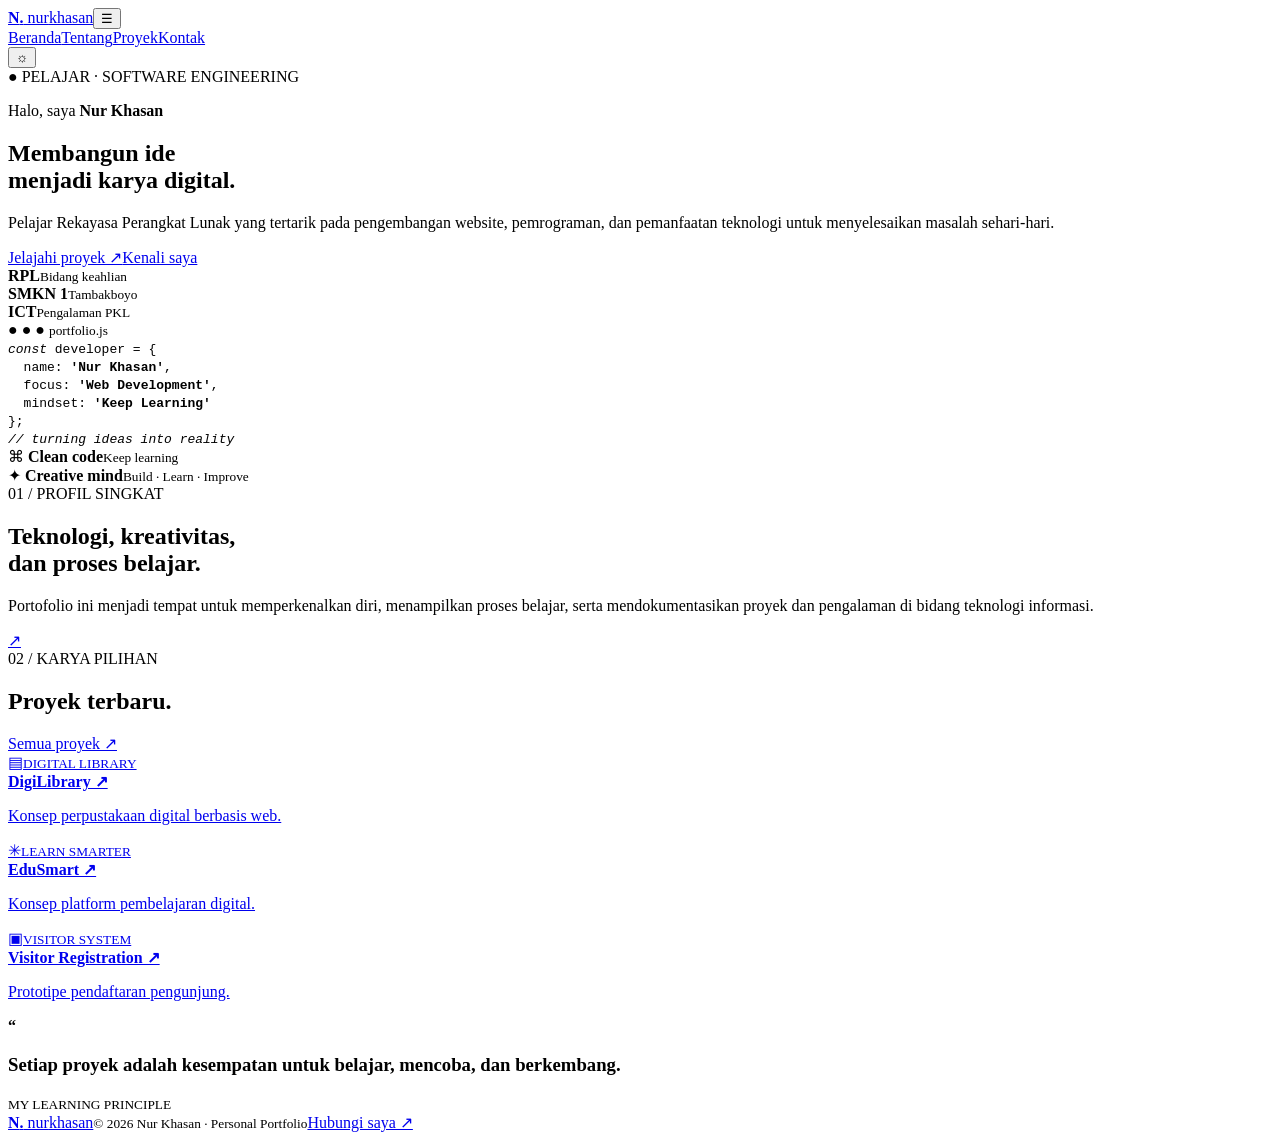
==== index.html @ c85987ab "Add files via upload" ====
<!doctype html>
<html lang="id">

<head>
    <meta charset="utf-8">
    <meta name="viewport" content="width=device-width,initial-scale=1">
    <meta name="theme-color" content="#071329">
    <title>Nur Khasan | Portfolio</title>
    <link rel="icon" href="assets/favicon.svg">
    <link rel="stylesheet" href="css/style.css">
</head>

<body>
    <header class="header"><a class="logo" href="index.html"><b>N<span>.</span></b> nur<span>khasan</span></a><button
            class="menu" aria-label="Menu">☰</button>
        <nav><a class="active" href="index.html">Beranda</a><a href="about.html">Tentang</a><a
                href="projects.html">Proyek</a><a href="contact.html">Kontak</a></nav><button class="theme"
            aria-label="Ganti tema">☼</button>
    </header>
    <main>
        <section class="hero wrap">
            <div><label class="eyebrow">● PELAJAR · SOFTWARE ENGINEERING</label>
                <p class="hello">Halo, saya <b>Nur Khasan</b></p>
                <h1>Membangun ide<br>menjadi <span>karya digital.</span></h1>
                <p class="lead">Pelajar Rekayasa Perangkat Lunak yang tertarik pada pengembangan website, pemrograman,
                    dan pemanfaatan teknologi untuk menyelesaikan masalah sehari-hari.</p>
                <div class="actions"><a class="btn primary" href="projects.html">Jelajahi proyek ↗</a><a
                        class="btn ghost" href="about.html">Kenali saya</a></div>
                <div class="stats">
                    <div><b>RPL</b><small>Bidang keahlian</small></div><i></i>
                    <div><b>SMKN 1</b><small>Tambakboyo</small></div><i></i>
                    <div><b>ICT</b><small>Pengalaman PKL</small></div>
                </div>
            </div>
            <div class="hero-art">
                <div class="ring"></div>
                <div class="laptop">
                    <div class="screen">
                        <div class="dots">● ● ● <small>portfolio.js</small></div>
                        <code><em>const</em> developer = {<br>&nbsp; name: <strong>'Nur Khasan'</strong>,<br>&nbsp; focus: <strong>'Web Development'</strong>,<br>&nbsp; mindset: <strong>'Keep Learning'</strong><br>};<br><i>// turning ideas into reality</i></code>
                    </div>
                    <div class="base"></div>
                </div>
                <div class="float f1">⌘ <b>Clean code</b><small>Keep learning</small></div>
                <div class="float f2">✦ <b>Creative mind</b><small>Build · Learn · Improve</small></div>
            </div>
        </section>
        <section class="intro wrap">
            <div><label class="eyebrow">01 / PROFIL SINGKAT</label>
                <h2>Teknologi, kreativitas,<br><span>dan proses belajar.</span></h2>
            </div>
            <p>Portofolio ini menjadi tempat untuk memperkenalkan diri, menampilkan proses belajar, serta
                mendokumentasikan proyek dan pengalaman di bidang teknologi informasi.</p><a class="round"
                href="about.html">↗</a>
        </section>
        <section class="wrap section">
            <div class="section-head">
                <div><label class="eyebrow">02 / KARYA PILIHAN</label>
                    <h2>Proyek <span>terbaru.</span></h2>
                </div><a href="projects.html">Semua proyek ↗</a>
            </div>
            <div class="preview-grid"><a class="preview" href="projects.html#digilibrary">
                    <div class="art a1">▤<small>DIGITAL LIBRARY</small></div><b>DigiLibrary ↗</b>
                    <p>Konsep perpustakaan digital berbasis web.</p>
                </a><a class="preview" href="projects.html#edusmart">
                    <div class="art a2">✳<small>LEARN SMARTER</small></div><b>EduSmart ↗</b>
                    <p>Konsep platform pembelajaran digital.</p>
                </a><a class="preview" href="projects.html#visitor">
                    <div class="art a3">▣<small>VISITOR SYSTEM</small></div><b>Visitor Registration ↗</b>
                    <p>Prototipe pendaftaran pengunjung.</p>
                </a></div>
        </section>
        <section class="quote wrap"><strong>“</strong>
            <div>
                <h3>Setiap proyek adalah kesempatan untuk belajar, mencoba, dan berkembang.</h3><small>MY LEARNING
                    PRINCIPLE</small>
            </div>
        </section>
    </main>
    <footer class="footer wrap"><a class="logo" href="index.html"><b>N<span>.</span></b>
            nur<span>khasan</span></a><small>© 2026 Nur Khasan · Personal Portfolio</small><a
            href="contact.html">Hubungi saya ↗</a></footer>
    <script src="js/main.js"></script>
</body>

</html>
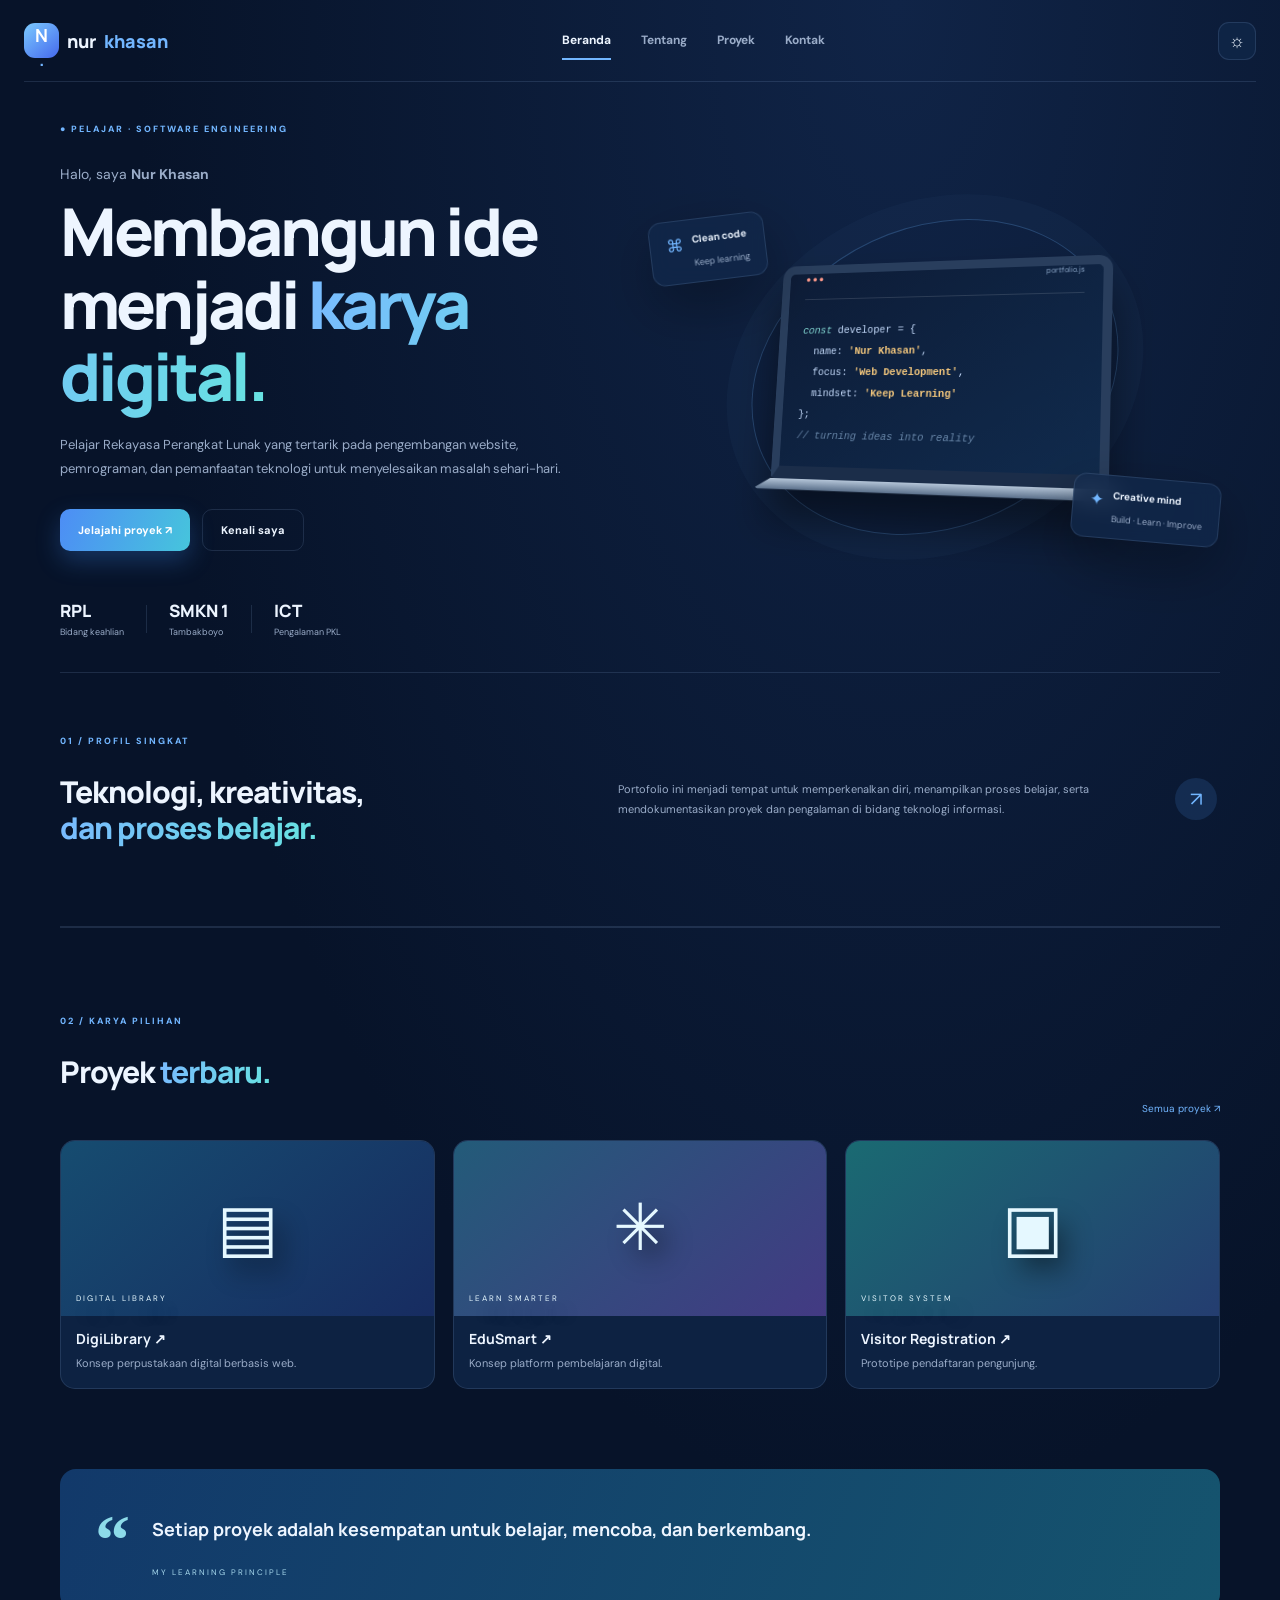
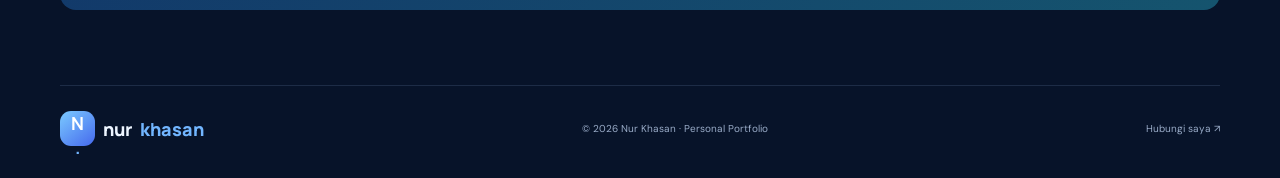
==== commit b9ffecd0: "Update index.html" ====
--- a/index.html
+++ b/index.html
@@ -7,7 +7,7 @@
     <meta name="theme-color" content="#071329">
     <title>Nur Khasan | Portfolio</title>
     <link rel="icon" href="assets/favicon.svg">
-    <link rel="stylesheet" href="css/style.css">
+    <link rel="stylesheet" href="style.css">
 </head>
 
 <body>
@@ -80,7 +80,7 @@
     <footer class="footer wrap"><a class="logo" href="index.html"><b>N<span>.</span></b>
             nur<span>khasan</span></a><small>© 2026 Nur Khasan · Personal Portfolio</small><a
             href="contact.html">Hubungi saya ↗</a></footer>
-    <script src="js/main.js"></script>
+    <script src="main.js"></script>
 </body>
 
-</html>+</html>
--- a/style.css
+++ b/style.css
@@ -0,0 +1,9 @@
+@import url('https://fonts.googleapis.com/css2?family=DM+Sans:wght@400;500;600;700&family=Manrope:wght@400;500;600;700;800&display=swap');
+:root{--bg:#071329;--bg2:#102447;--panel:rgba(16,39,73,.78);--text:#edf5ff;--muted:#9aacc8;--line:#9ebeee25;--blue:#72b6ff;--shadow:0 22px 60px #0005} :root[data-theme=light]{--bg:#edf4fc;--bg2:#e2edfa;--panel:#ffffffd9;--text:#102342;--muted:#62748d;--line:#1e407326;--shadow:0 22px 60px #284c7c20}
+*{box-sizing:border-box}body{margin:0;background:radial-gradient(ellipse at 70% 0,var(--bg2),var(--bg) 60%);color:var(--text);font-family:'DM Sans',sans-serif;min-height:100vh}a{color:inherit;text-decoration:none}button,input,textarea,select{font:inherit}.wrap{width:min(1160px,calc(100% - 48px));margin:auto}.header{height:82px;width:min(1240px,calc(100% - 48px));margin:auto;border-bottom:1px solid var(--line);display:flex;align-items:center;justify-content:space-between;position:relative;z-index:5}.logo{font:800 18px Manrope;display:flex;align-items:center;gap:8px}.logo b{display:grid;place-items:center;width:35px;height:35px;border-radius:11px;background:linear-gradient(140deg,#7bcaff,#4569ed);color:white}.logo b span,.logo>span{color:var(--blue)}nav{display:flex;gap:30px;color:var(--muted);font-size:12px;font-weight:700}nav a{padding:10px 0}nav a.active,nav a:hover{color:var(--text);border-bottom:2px solid var(--blue)}.theme,.menu{border:1px solid var(--line);border-radius:11px;background:var(--panel);color:var(--text);width:38px;height:38px;cursor:pointer;font-size:18px}.menu{display:none}.eyebrow{font-size:9px;letter-spacing:2px;font-weight:800;color:var(--blue)}.gradient,h1 span,h2 span{background:linear-gradient(100deg,#79baff,#67e2e1);color:transparent;background-clip:text}.hero{min-height:590px;display:grid;grid-template-columns:1fr 1fr;align-items:center;gap:20px}.hello{color:var(--muted);font-size:14px;margin:28px 0 8px}.hero h1,.page-title h1{font:800 clamp(43px,5.4vw,66px)/1.1 Manrope;letter-spacing:-3px;margin:12px 0 20px}.lead,.page-title p{max-width:510px;color:var(--muted);font-size:13px;line-height:1.9}.actions{display:flex;gap:12px;margin-top:27px}.btn{display:inline-flex;align-items:center;justify-content:center;padding:13px 18px;border-radius:10px;font-size:11px;font-weight:700;border:1px solid var(--line)}.primary{background:linear-gradient(110deg,#4d8df5,#46c5dc);color:white;border:0;box-shadow:0 10px 25px #3986e94a}.ghost{color:var(--text)}.stats{display:flex;align-items:center;gap:22px;margin-top:48px}.stats div{display:grid;gap:4px}.stats b{font:800 17px Manrope}.stats small{font-size:9px;color:var(--muted)}.stats i{height:28px;width:1px;background:var(--line)}
+.hero-art{height:430px;display:grid;place-items:center;position:relative;perspective:1000px}.ring{position:absolute;width:380px;height:300px;border:1px solid #72b6ff40;border-radius:50%;transform:rotate(-25deg);box-shadow:0 0 0 25px #72b6ff08}.laptop{width:350px;position:relative;transform:rotateY(-18deg) rotateX(8deg);filter:drop-shadow(0 30px 22px #0007);animation:float 6s ease-in-out infinite}.screen{height:225px;border:9px solid #293e5d;border-bottom:13px solid #1b2d49;border-radius:14px 14px 4px 4px;background:linear-gradient(145deg,#0d1c37,#102a4c);padding:0 18px}.dots{height:28px;border-bottom:1px solid #ffffff20;color:#ff9a8b;font-size:9px}.dots small{float:right;color:#8da8c9}.screen code{display:block;padding-top:22px;color:#c4dafa;font:11px/2 monospace}.screen em{color:#83d8d4}.screen strong{color:#f3c77d}.screen i{color:#6886a8}.base{height:14px;width:390px;margin-left:-20px;background:linear-gradient(#b4c5d8,#455b78);clip-path:polygon(5% 0,95% 0,100% 80%,0 80%);border-radius:0 0 12px 12px}.float{position:absolute;padding:13px 16px;border:1px solid var(--line);border-radius:13px;background:var(--panel);backdrop-filter:blur(12px);box-shadow:var(--shadow);font-size:17px;color:var(--blue);display:grid;grid-template-columns:auto 1fr;gap:2px 9px;transform:rotate(-7deg)}.float b{font-size:10px;color:var(--text)}.float small{grid-column:2;font-size:9px;color:var(--muted)}.f1{left:0;top:55px}.f2{right:0;bottom:50px;transform:rotate(5deg)}@keyframes float{50%{transform:rotateY(-13deg) rotateX(5deg) translateY(-12px)}}
+.intro{border-top:1px solid var(--line);border-bottom:1px solid var(--line);padding:55px 0;display:grid;grid-template-columns:1fr 1fr 45px;gap:30px;align-items:center}.intro h2,.section h2{font:800 30px/1.2 Manrope;letter-spacing:-1px}.intro p,.preview p{font-size:11px;line-height:1.9;color:var(--muted)}.round{width:42px;height:42px;border-radius:50%;background:#4d9cf526;color:var(--blue);display:grid;place-items:center;font-size:20px}.section{padding:80px 0}.section-head{display:flex;justify-content:space-between;align-items:end;margin-bottom:25px}.section-head>a{font-size:10px;color:var(--blue)}.preview-grid{display:grid;grid-template-columns:repeat(3,1fr);gap:18px}.preview{border:1px solid var(--line);border-radius:15px;overflow:hidden;background:var(--panel);padding-bottom:15px;transition:.2s}.preview:hover{transform:translateY(-5px)}.art{height:175px;display:grid;place-items:center;font-size:65px;color:#e5f8ff;position:relative;text-shadow:10px 15px 25px #0007}.art small{position:absolute;bottom:13px;left:15px;font-size:8px;letter-spacing:2px}.a1{background:linear-gradient(140deg,#164c70,#172c61)}.a2{background:linear-gradient(140deg,#235b79,#433a83)}.a3{background:linear-gradient(140deg,#1a6a72,#243d70)}.a4{background:linear-gradient(140deg,#315c83,#245d69)}.a5{background:linear-gradient(140deg,#3d477c,#175f77)}.preview>b,.preview>p{display:block;margin:13px 15px 0}.preview>b{font:700 14px Manrope}.preview p{margin-top:5px}.quote{margin-bottom:75px;padding:30px 35px;border-radius:16px;background:linear-gradient(110deg,#12396a,#15546e);display:flex;gap:22px;align-items:center}.quote>strong{font:800 70px Georgia;color:#8ddbe9}.quote h3{font:700 18px Manrope}.quote small{font-size:8px;letter-spacing:2px;color:#a8d9ed}
+.footer{border-top:1px solid var(--line);padding:25px 0 32px;display:flex;align-items:center;justify-content:space-between;gap:15px}.footer small,.footer>a:last-child{font-size:10px;color:var(--muted)}.page{min-height:calc(100vh - 170px)}.page-title{padding:70px 0 40px}.page-title h1{font-size:56px}.glass{background:var(--panel);border:1px solid var(--line);backdrop-filter:blur(14px);box-shadow:var(--shadow)}.about-grid{display:grid;grid-template-columns:.8fr 1.2fr;gap:55px;align-items:center;padding-bottom:60px}.profile{padding:25px;border-radius:18px;text-align:center}.avatar{width:135px;height:135px;border-radius:35px;margin:10px auto 20px;display:grid;place-items:center;background:linear-gradient(145deg,#70c5ff,#455ee0);font:800 43px Manrope;color:white;box-shadow:15px 20px 30px #0006;transform:rotateY(-12deg)}.avatar span{color:#c6fbff}.profile>small{font-size:8px;letter-spacing:2px;color:var(--blue)}.profile h2{font:800 22px Manrope;margin:8px}.profile p,.about-grid p{font-size:11px;line-height:1.9;color:var(--muted)}.about-grid h2{font:800 27px/1.2 Manrope}.tags{display:flex;gap:6px;flex-wrap:wrap;justify-content:center;margin-top:16px}.tags span{padding:6px 9px;border:1px solid var(--line);border-radius:20px;font-size:8px;color:var(--muted)}.section{border-top:1px solid var(--line)}.timeline{border-left:1px solid #5da9f566;margin:25px 0 0 8px;padding-left:25px;display:grid;gap:25px}.timeline article{position:relative}.timeline article:before{content:'';position:absolute;left:-31px;top:2px;width:10px;height:10px;border-radius:50%;background:var(--blue)}.timeline small,.project-body label{font-size:8px;letter-spacing:1.5px;color:var(--blue);font-weight:800}.timeline h3{font:700 14px Manrope;margin:7px 0}.timeline p,.muted{font-size:10px;color:var(--muted)}.skills{display:grid;grid-template-columns:repeat(3,1fr);gap:12px;margin:22px 0}.skills article{padding:15px;border:1px solid var(--line);border-radius:12px;background:var(--panel)}.skills b,.skills small{display:block}.skills b{font:700 12px Manrope}.skills small{font-size:9px;color:var(--muted);margin:7px 0}.skills i{display:block;height:4px;border-radius:8px;background:var(--line)}.skills i span{display:block;height:100%;border-radius:8px;background:linear-gradient(90deg,#568ff4,#65dedc)}.experience{display:grid;grid-template-columns:.8fr 1.2fr;gap:35px}.experience ul{padding-left:17px;color:var(--muted);font-size:10px;line-height:2.2}.filters{display:flex;gap:8px;margin-bottom:22px}.filters button{border:1px solid var(--line);border-radius:20px;padding:8px 14px;background:var(--panel);color:var(--muted);font-size:10px;cursor:pointer}.filters button.active{color:var(--blue);border-color:var(--blue)}.projects{display:grid;grid-template-columns:repeat(2,1fr);gap:18px}.project{border:1px solid var(--line);border-radius:15px;overflow:hidden;background:var(--panel)}.project.hide{display:none}.project-art{height:205px;position:relative;display:grid;place-items:center;color:white;font-size:70px;text-shadow:10px 15px 25px #0007}.project-art>b{position:absolute;left:15px;top:14px;font-size:8px;letter-spacing:1.5px}.project-art>small{position:absolute;bottom:13px;left:15px;font-size:8px;letter-spacing:2px}.project-body{padding:17px}.project-body h2{font:800 18px Manrope;margin:10px 0}.project-body p{font-size:10px;color:var(--muted);line-height:1.8;min-height:48px}.project-body button{border:0;background:none;color:var(--blue);font-size:9px;font-weight:700;cursor:pointer;padding:8px 0}.note{padding:15px 0 50px;line-height:1.8}.modal{position:fixed;inset:0;background:#020817c9;backdrop-filter:blur(8px);z-index:20;display:grid;place-items:center;padding:20px}.modal.hidden{display:none}.modal-box{width:min(500px,100%);background:var(--bg2);border:1px solid var(--line);border-radius:17px;padding:30px;position:relative}.modal-box h2{font:800 22px Manrope}.modal-box p{font-size:11px;line-height:1.8;color:var(--muted)}.close{position:absolute;right:15px;top:9px;background:none;border:0;color:var(--text);font-size:27px;cursor:pointer}.contact-grid{display:grid;grid-template-columns:.9fr 1.1fr;gap:22px;padding-bottom:70px}.contact-cards{display:grid;gap:12px;align-content:start}.contact-cards article{padding:18px;border:1px solid var(--line);border-radius:13px;background:var(--panel)}.contact-cards b{font-size:8px;color:var(--blue);letter-spacing:1px}.contact-cards h3{font:700 12px Manrope}.contact-cards p{font-size:9px;color:var(--muted)}.availability{font-size:9px;color:var(--muted)}.form{padding:23px;border-radius:16px;display:grid;gap:12px}.form h2{font:800 23px Manrope;margin:0}.form label:not(.eyebrow){font-size:10px;color:var(--muted);display:grid;gap:6px}.form input,.form textarea,.form select{width:100%;padding:11px;border:1px solid var(--line);border-radius:8px;background:var(--bg);color:var(--text);font-size:11px}.form button{justify-self:start;cursor:pointer}.feedback{font-size:9px;color:var(--muted);line-height:1.6}.feedback.error{color:#ff899c}.feedback.success{color:#5edab2}
+@media(max-width:850px){.hero{grid-template-columns:1fr 1fr}.hero h1{font-size:50px}.skills{grid-template-columns:repeat(2,1fr)}}
+@media(max-width:640px){.wrap,.header{width:calc(100% - 34px)}.header{height:70px}.menu{display:block;order:3}.theme{margin-left:auto;margin-right:10px}nav{display:none;position:absolute;top:62px;left:0;right:0;background:var(--bg2);border:1px solid var(--line);border-radius:12px;padding:15px;flex-direction:column;gap:7px}nav.open{display:flex}nav a{padding:8px}.hero{grid-template-columns:1fr;padding-top:35px}.hero h1,.page-title h1{font-size:44px;letter-spacing:-2px}.hero-art{height:330px;transform:scale(.84);margin:-5px -25px 0}.laptop{transform:scale(.9) rotateY(-18deg) rotateX(8deg)}.f1{left:0;top:30px}.f2{right:0;bottom:30px}.stats{gap:13px;margin-top:33px}.stats b{font-size:14px}.stats small{font-size:8px}.intro{grid-template-columns:1fr 40px;padding:38px 0;gap:8px}.intro>p{grid-column:1/-1}.intro h2,.section h2{font-size:26px}.section{padding:55px 0}.preview-grid{grid-template-columns:1fr}.art{height:155px}.quote{padding:22px;gap:12px}.quote h3{font-size:14px}.footer{flex-wrap:wrap}.footer small{order:3;width:100%}.page-title{padding:50px 0 28px}.about-grid,.experience,.contact-grid{grid-template-columns:1fr;gap:25px}.profile{max-width:400px;width:100%;margin:auto}.skills{grid-template-columns:1fr 1fr;gap:8px}.skills article{padding:12px}.projects{grid-template-columns:1fr}.project-art{height:180px}.project-body p{min-height:0}}
+@media(prefers-reduced-motion:reduce){*{animation:none!important;scroll-behavior:auto!important;transition:none!important}}
